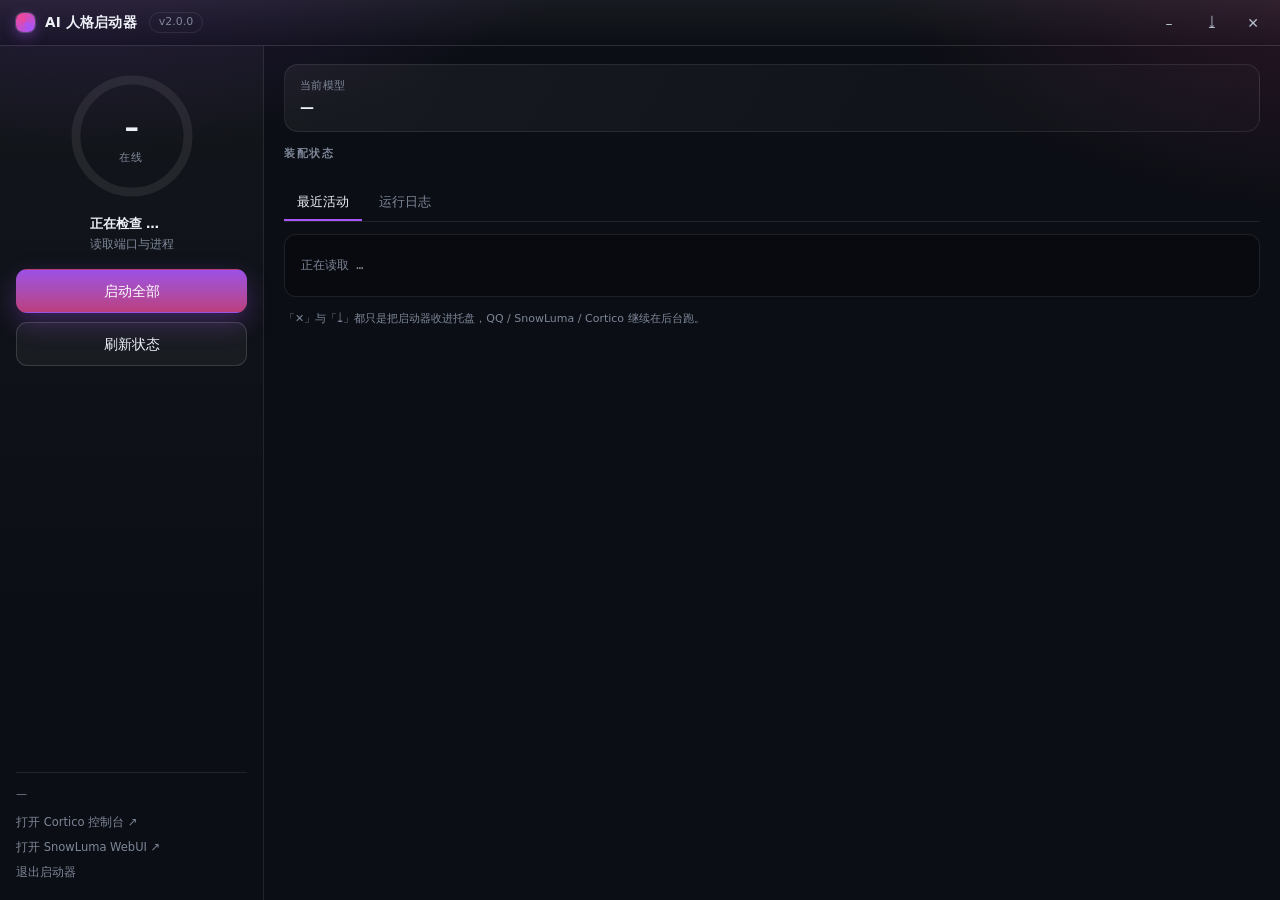
==== launcher/ui/index.html @ 55bdabfe "persona-stack: Cortico QQ 人格栈的补丁、上游守护与桌面启动器 把 Cortico 从能跑收拾成能天天挂着的形态。包含三部分：  patches/  5 个幂等补丁，修 Cor" ====
<!DOCTYPE html>
<html lang="zh-CN">
<head>
<meta charset="utf-8">
<meta name="color-scheme" content="dark">
<title>AI启动器</title>
<style>
  :root{
    --light:#B975F9; --base:#A855F7; --accent:#EC4899;
    --bg:#0B0E14; --bg2:#0E1219;
    --panel:rgba(255,255,255,.042); --panel2:rgba(255,255,255,.065);
    --line:rgba(255,255,255,.085); --line2:rgba(255,255,255,.14);
    --ink:#EEF2F8; --dim:#B4BECD; --muted:#7E8798;
    --ok:#34D399; --bad:#F8717A; --warn:#FBBF24;
    --radius:14px;
  }
  *{box-sizing:border-box;margin:0;padding:0}
  html,body{height:100%}
  body{
    background:
      radial-gradient(900px 480px at 6% -16%, color-mix(in srgb, var(--base) 24%, transparent), transparent 62%),
      radial-gradient(820px 460px at 106% -6%, color-mix(in srgb, var(--accent) 16%, transparent), transparent 60%),
      var(--bg);
    color:var(--ink);
    font:14px/1.5 "MiSans","Microsoft YaHei UI","Microsoft YaHei","Segoe UI Variable Text","Segoe UI",system-ui,sans-serif;
    -webkit-font-smoothing:antialiased;
    overflow:hidden; user-select:none; cursor:default;
  }
  .shell{display:flex;flex-direction:column;height:100vh}

  /* ---------- 标题栏 ---------- */
  .titlebar{
    height:46px;flex:none;display:flex;align-items:center;gap:10px;
    padding:0 11px 0 16px;border-bottom:1px solid var(--line);
    background:linear-gradient(180deg,rgba(255,255,255,.05),rgba(255,255,255,0));
  }
  .orb{
    width:19px;height:19px;border-radius:7px;flex:none;
    background:conic-gradient(from 140deg,var(--base),var(--accent),var(--base));
    box-shadow:0 0 0 1px rgba(255,255,255,.16),0 4px 14px color-mix(in srgb,var(--base) 42%,transparent);
  }
  .titlebar b{font-size:13.5px;font-weight:650;letter-spacing:.2px}
  .titlebar .tag{
    font-size:11px;color:var(--muted);border:1px solid var(--line);
    border-radius:99px;padding:1px 9px;margin-left:2px;
  }
  .titlebar .grow{flex:1}
  .wbtn{
    width:32px;height:26px;border-radius:8px;border:1px solid transparent;
    background:transparent;color:var(--dim);font:inherit;font-size:14px;line-height:1;
    cursor:pointer;display:flex;align-items:center;justify-content:center;
    transition:background .14s,color .14s,border-color .14s;
  }
  .wbtn:hover{background:var(--panel2);color:var(--ink);border-color:var(--line)}
  .wbtn.closed:hover{background:#B3373F;border-color:#B3373F;color:#fff}

  /* ---------- 主体 ---------- */
  .body{flex:1;display:grid;grid-template-columns:264px 1fr;min-height:0}

  aside{
    border-right:1px solid var(--line);padding:20px 16px 16px;
    display:flex;flex-direction:column;gap:16px;min-height:0;
    background:linear-gradient(180deg,rgba(255,255,255,.03),transparent 70%);
  }
  .ringwrap{display:flex;flex-direction:column;align-items:center;gap:12px;padding-top:4px}
  .ring{position:relative;width:132px;height:132px}
  .ring svg{transform:rotate(-90deg)}
  .ring .mid{
    position:absolute;inset:0;display:flex;flex-direction:column;
    align-items:center;justify-content:center;gap:1px;
  }
  .ring .mid em{font-style:normal;font-size:29px;font-weight:700;letter-spacing:-.5px;font-variant-numeric:tabular-nums}
  .ring .mid em small{font-size:14px;font-weight:500;color:var(--muted)}
  .ring .mid s{text-decoration:none;font-size:11px;color:var(--muted);letter-spacing:1.4px}
  .verdict{font-size:13px;font-weight:600}
  .verdict sub{display:block;font-size:11.5px;color:var(--muted);font-weight:400;margin-top:2px}

  .tactions{display:flex;flex-direction:column;gap:9px}
  .btn{
    border:1px solid var(--line2);border-radius:11px;padding:11px 14px;
    font:inherit;font-size:13.5px;font-weight:550;color:var(--ink);cursor:pointer;
    background:var(--panel);transition:filter .16s,transform .1s,border-color .16s,background .16s;
    display:flex;align-items:center;justify-content:center;gap:8px;
  }
  .btn:hover{filter:brightness(1.16);border-color:color-mix(in srgb,var(--base) 46%,transparent)}
  .btn:active{transform:translateY(1px)}
  .btn.primary{
    border-color:transparent;color:#fff;
    background:linear-gradient(180deg,color-mix(in srgb,var(--base) 92%,transparent),color-mix(in srgb,var(--accent) 78%,transparent));
    box-shadow:0 10px 26px color-mix(in srgb,var(--base) 30%,transparent);
  }
  .btn[disabled]{opacity:.5;cursor:progress;filter:none}

  .spacer{flex:1;min-height:6px}
  .meta{font-size:11px;color:var(--muted);line-height:1.65;border-top:1px solid var(--line);padding-top:12px}
  .meta code{
    color:var(--dim);font-family:"Cascadia Mono",Consolas,monospace;font-size:10.5px;
    overflow-wrap:break-word;word-break:break-word;
  }
  .linkbtn{
    background:none;border:none;color:var(--muted);font:inherit;font-size:11.5px;
    cursor:pointer;padding:2px 0;text-align:left;transition:color .14s;
  }
  .linkbtn:hover{color:var(--dim)}
  .linkbtn.danger:hover{color:var(--bad)}

  main{padding:18px 20px;overflow-y:auto;display:flex;flex-direction:column;gap:14px;min-height:0}
  main::-webkit-scrollbar{width:9px}
  main::-webkit-scrollbar-thumb{background:rgba(255,255,255,.1);border-radius:9px}
  main::-webkit-scrollbar-thumb:hover{background:rgba(255,255,255,.18)}

  .sect{font-size:11px;letter-spacing:1.5px;text-transform:uppercase;color:var(--muted);font-weight:600}

  /* ---------- 当前模型 ---------- */
  .provider{
    border:1px solid var(--line);border-radius:var(--radius);padding:13px 15px;
    background:linear-gradient(120deg,rgba(255,255,255,.05),rgba(255,255,255,.015));
    display:flex;align-items:center;gap:14px;
  }
  .provider .lead{display:flex;flex-direction:column;gap:2px;min-width:0}
  .provider .lead span{font-size:11px;color:var(--muted);letter-spacing:.4px}
  .provider .lead b{
    font-size:14px;font-weight:600;overflow-wrap:break-word;word-break:break-word;
  }
  .provider .grow{flex:1}
  .chips{display:flex;gap:6px;flex-wrap:wrap}
  .chip{
    font-size:11px;color:var(--dim);border:1px solid var(--line);
    border-radius:99px;padding:2px 9px;white-space:nowrap;
  }
  .chip.ok{color:var(--ok);border-color:color-mix(in srgb,var(--ok) 40%,transparent)}
  .chip.warn{color:var(--warn);border-color:color-mix(in srgb,var(--warn) 40%,transparent)}

  /* ---------- 服务卡 ---------- */
  .grid{display:grid;grid-template-columns:repeat(auto-fit,minmax(184px,1fr));gap:10px}
  .svc{
    border:1px solid var(--line);border-radius:12px;padding:11px 12px;
    background:var(--panel);display:flex;align-items:center;gap:10px;
    transition:border-color .2s,background .2s,transform .12s;
  }
  .svc:hover{background:var(--panel2);transform:translateY(-1px)}
  .svc .dot{
    width:9px;height:9px;border-radius:50%;flex:none;background:var(--bad);
    box-shadow:0 0 9px color-mix(in srgb,var(--bad) 65%,transparent);
  }
  .svc.up .dot{background:var(--ok);box-shadow:0 0 9px color-mix(in srgb,var(--ok) 65%,transparent)}
  .svc.up{border-color:color-mix(in srgb,var(--ok) 26%,transparent)}
  .svc .txt{min-width:0;flex:1}
  .svc .txt b{display:block;font-size:13px;font-weight:600;white-space:nowrap;overflow:hidden;text-overflow:ellipsis}
  .svc .txt i{font-style:normal;font-size:11px;color:var(--muted);white-space:nowrap;overflow:hidden;text-overflow:ellipsis;display:block}
  .svc .st{font-size:11px;color:var(--bad);font-weight:600;flex:none}
  .svc.up .st{color:var(--ok)}

  /* ---------- 标签页 ---------- */
  .tabs{display:flex;gap:4px;border-bottom:1px solid var(--line);margin-bottom:-2px}
  .tabs button{
    background:none;border:none;border-bottom:2px solid transparent;color:var(--muted);
    font:inherit;font-size:13px;font-weight:550;padding:7px 13px;cursor:pointer;
    transition:color .15s,border-color .15s;
  }
  .tabs button:hover{color:var(--dim)}
  .tabs button.on{color:var(--ink);border-bottom-color:var(--base)}
  .tabs .grow{flex:1}
  .tabs .when{font-size:11px;color:var(--muted);align-self:center;font-variant-numeric:tabular-nums}

  .stream{
    border:1px solid var(--line);border-radius:12px;background:rgba(0,0,0,.22);
    padding:6px 4px;max-height:210px;overflow-y:auto;
    font-family:"Cascadia Mono",Consolas,monospace;font-size:11.5px;line-height:1.75;
    user-select:text;cursor:text;
  }
  .stream::-webkit-scrollbar{width:8px}
  .stream::-webkit-scrollbar-thumb{background:rgba(255,255,255,.1);border-radius:8px}
  .row{display:flex;gap:9px;padding:1px 10px;border-radius:6px}
  .row:hover{background:rgba(255,255,255,.035)}
  .row .t{color:var(--muted);flex:none}
  .row .lv{flex:none;width:38px;text-align:center;border-radius:4px;font-size:10px;color:var(--dim);background:rgba(255,255,255,.06)}
  .row.warn .lv{color:var(--warn);background:color-mix(in srgb,var(--warn) 16%,transparent)}
  .row.error .lv{color:var(--bad);background:color-mix(in srgb,var(--bad) 16%,transparent)}
  .row .m{color:var(--dim);min-width:0;overflow-wrap:break-word;word-break:break-word;white-space:pre-wrap}
  .empty{color:var(--muted);padding:14px 12px;font-size:12px;font-family:inherit}

  .hint{font-size:11px;color:var(--muted)}
</style>
</head>
<body>
<div class="shell">

  <div class="titlebar">
    <div class="orb"></div>
    <b>AI 人格启动器</b>
    <span class="tag" id="ver">v2.0.0</span>
    <span class="grow drag"></span>
    <button class="wbtn" id="b-min" title="最小化">–</button>
    <button class="wbtn" id="b-hide" title="收进托盘（后台继续运行）">⤓</button>
    <button class="wbtn closed" id="b-quit" title="退出启动器">✕</button>
  </div>

  <div class="body">
    <aside>
      <div class="ringwrap">
        <div class="ring">
          <svg width="132" height="132" viewBox="0 0 132 132">
            <circle cx="66" cy="66" r="56" fill="none" stroke="rgba(255,255,255,.075)" stroke-width="9"/>
            <circle id="arc" cx="66" cy="66" r="56" fill="none" stroke="var(--base)" stroke-width="9"
                    stroke-linecap="round" stroke-dasharray="351.9" stroke-dashoffset="351.9"
                    style="transition:stroke-dashoffset .5s ease,stroke .4s"/>
          </svg>
          <div class="mid">
            <em id="cnt">–<small id="tot"></small></em>
            <s>在线</s>
          </div>
        </div>
        <div class="verdict" id="verdict">正在检查 …<sub>读取端口与进程</sub></div>
      </div>

      <div class="tactions">
        <button class="btn primary" id="b-start">启动全部</button>
        <button class="btn" id="b-refresh">刷新状态</button>
      </div>

      <div class="spacer"></div>

      <div class="meta">
        <div id="meta-run">—</div>
        <code id="meta-base"></code>
        <div style="margin-top:8px;display:flex;flex-direction:column;gap:2px">
          <button class="linkbtn" id="b-console">打开 Cortico 控制台 ↗</button>
          <button class="linkbtn" id="b-snow">打开 SnowLuma WebUI ↗</button>
          <button class="linkbtn danger" id="b-exit">退出启动器</button>
        </div>
      </div>
    </aside>

    <main>
      <div class="provider">
        <div class="lead">
          <span>当前模型</span>
          <b id="p-active">—</b>
        </div>
        <div class="grow"></div>
        <div class="chips" id="p-chips"></div>
      </div>

      <div>
        <div class="sect" style="margin-bottom:9px">装配状态</div>
        <div class="grid" id="services"></div>
      </div>

      <div>
        <div class="tabs">
          <button class="on" data-tab="act">最近活动</button>
          <button data-tab="log">运行日志</button>
          <span class="grow"></span>
          <span class="when" id="stamp"></span>
        </div>
      </div>
      <div class="stream" id="act"><div class="empty">正在读取 …</div></div>
      <div class="stream" id="log" style="display:none"><div class="empty">—</div></div>

      <div class="hint" id="hint">「✕」与「⤓」都只是把启动器收进托盘，QQ / SnowLuma / Cortico 继续在后台跑。</div>
    </main>
  </div>
</div>

<script>
const $ = id => document.getElementById(id);
const CIRC = 2 * Math.PI * 56;
const LV = { info: 'INFO', debug: 'DEBUG', warn: 'WARN', error: 'ERR' };
let poll = null, lastBusy = false;

function toast(msg) {
  const hint = $('hint');
  hint.textContent = msg;
  clearTimeout(toast._t);
  toast._t = setTimeout(() => {
    hint.textContent = '「✕」与「⤓」都只是把启动器收进托盘，QQ / SnowLuma / Cortico 继续在后台跑。';
  }, 4200);
}

function esc(s) { return String(s == null ? '' : s); }

function setRing(up, total) {
  const frac = total ? up / total : 0;
  const arc = $('arc');
  arc.setAttribute('stroke-dasharray', CIRC.toFixed(1));
  arc.setAttribute('stroke-dashoffset', (CIRC * (1 - frac)).toFixed(1));
  const col = up === total ? '#34D399' : (up >= total - 2 ? '#FBBF24' : '#F8717A');
  arc.style.stroke = col;
  $('cnt').innerHTML = up + '<small>/' + total + '</small>';
}

function renderServices(list) {
  const box = $('services');
  box.innerHTML = '';
  list.forEach(s => {
    const el = document.createElement('div');
    el.className = 'svc' + (s.up ? ' up' : '');
    const d = document.createElement('div'); d.className = 'dot';
    const t = document.createElement('div'); t.className = 'txt';
    const b = document.createElement('b'); b.textContent = s.name;
    const i = document.createElement('i'); i.textContent = s.detail;
    t.append(b, i);
    const st = document.createElement('div'); st.className = 'st';
    st.textContent = s.up ? '在线' : '离线';
    el.append(d, t, st);
    box.appendChild(el);
  });
}

function renderProvider(p) {
  $('p-active').textContent = p.active || '未知（守护未运行或控制台未响应）';
  const chips = [];
  if (p.active && p.primary && p.active === p.primary) chips.push(['主用 · 免费池', 'ok']);
  else if (p.active && p.fallback && p.active === p.fallback) chips.push(['已切备用 · 渠道网关', 'warn']);
  chips.push([(p.switches || 0) + '/' + (p.maxSwitches || 12) + ' 今日切换', '']);
  chips.push(['探测 ' + (p.probeEvery || 60) + 's', '']);
  const box = $('p-chips');
  box.innerHTML = '';
  chips.forEach(([txt, cls]) => {
    const c = document.createElement('span');
    c.className = 'chip ' + cls;
    c.textContent = txt;
    box.appendChild(c);
  });
}

function renderActivity(items, run) {
  const box = $('act');
  box.innerHTML = '';
  if (!items || !items.length) {
    box.innerHTML = '<div class="empty">暂时没有可显示的活动。发起一轮对话后这里会出现。</div>';
    return;
  }
  items.forEach(a => {
    const row = document.createElement('div');
    row.className = 'row ' + (a.level === 'warn' ? 'warn' : a.level === 'error' ? 'error' : '');
    const t = document.createElement('span'); t.className = 't'; t.textContent = a.ts;
    const lv = document.createElement('span'); lv.className = 'lv'; lv.textContent = LV[a.level] || a.level;
    const m = document.createElement('span'); m.className = 'm'; m.textContent = a.area + ' · ' + a.msg;
    row.append(t, lv, m);
    box.appendChild(row);
  });
}

function renderLog(lines) {
  const box = $('log');
  box.innerHTML = '';
  if (!lines || !lines.length) {
    box.innerHTML = '<div class="empty">—</div>';
    return;
  }
  lines.forEach(l => {
    const row = document.createElement('div');
    row.className = 'row';
    const m = document.createElement('span'); m.className = 'm'; m.textContent = l;
    row.appendChild(m);
    box.appendChild(row);
  });
}

async function refresh() {
  try {
    const s = await window.pywebview.api.get_status();
    setRing(s.services.filter(x => x.up).length, s.services.length);
    const up = s.services.filter(x => x.up).length;
    const total = s.services.length;
    const v = $('verdict');
    if (s.allUp) {
      v.innerHTML = '全部就绪<sub>可以聊了</sub>';
    } else if (s.core) {
      v.innerHTML = '核心在线<sub>有 ' + (total - up) + ' 项未就绪</sub>';
    } else {
      v.innerHTML = '未就绪<sub>点「启动全部」拉起</sub>';
    }
    renderServices(s.services);
    renderProvider(s.provider);
    renderActivity(s.activity, s.run);
    renderLog(s.log);
    const r = s.run;
    $('meta-run').innerHTML = r
      ? '最新一轮 ' + esc(r.startedAt) + '<br>' + esc(r.id) + ' · ' + esc(r.worlds) + ' 个 World'
      : '暂无运行记录';
    $('meta-base').textContent = s.base;
    $('stamp').textContent = s.ts + ' · 启动 ' + s.uptime;

    const btn = $('b-start');
    btn.disabled = !!s.busy;
    btn.textContent = s.busy ? '启动中 …' : '启动全部';
    lastBusy = !!s.busy;
  } catch (e) {
    $('verdict').innerHTML = '界面通信失败<sub>' + esc(e && e.message ? e.message : e) + '</sub>';
  }
}

function tabTo(name) {
  document.querySelectorAll('.tabs button').forEach(b => b.classList.toggle('on', b.dataset.tab === name));
  $('act').style.display = name === 'act' ? '' : 'none';
  $('log').style.display = name === 'log' ? '' : 'none';
}

async function boot() {
  try {
    const info = await window.pywebview.api.get_status();
    $('ver').textContent = 'v' + info.version;
    document.title = 'AI启动器';
  } catch (e) { /* ignore */ }

  document.querySelectorAll('.tabs button').forEach(b => b.onclick = () => tabTo(b.dataset.tab));
  $('b-start').onclick = async () => {
    $('b-start').disabled = true;
    $('b-start').textContent = '启动中 …';
    toast('正在按顺序拉起各组件 …');
    await window.pywebview.api.start_all();
    setTimeout(refresh, 1500);
  };
  $('b-refresh').onclick = () => { toast('已刷新。'); refresh(); };
  $('b-min').onclick = () => window.pywebview.api.minimize_window();
  $('b-hide').onclick = () => { toast('已收进托盘。'); window.pywebview.api.hide_window(); };
  $('b-quit').onclick = () => { toast('已收进托盘，服务继续运行。'); window.pywebview.api.hide_window(); };
  $('b-exit').onclick = () => window.pywebview.api.quit_app();
  $('b-console').onclick = () => window.pywebview.api.open_console();
  $('b-snow').onclick = () => window.pywebview.api.open_snowluma();

  await refresh();
  poll = setInterval(refresh, 2000);
}

window.addEventListener('pywebviewready', boot);
</script>
</body>
</html>
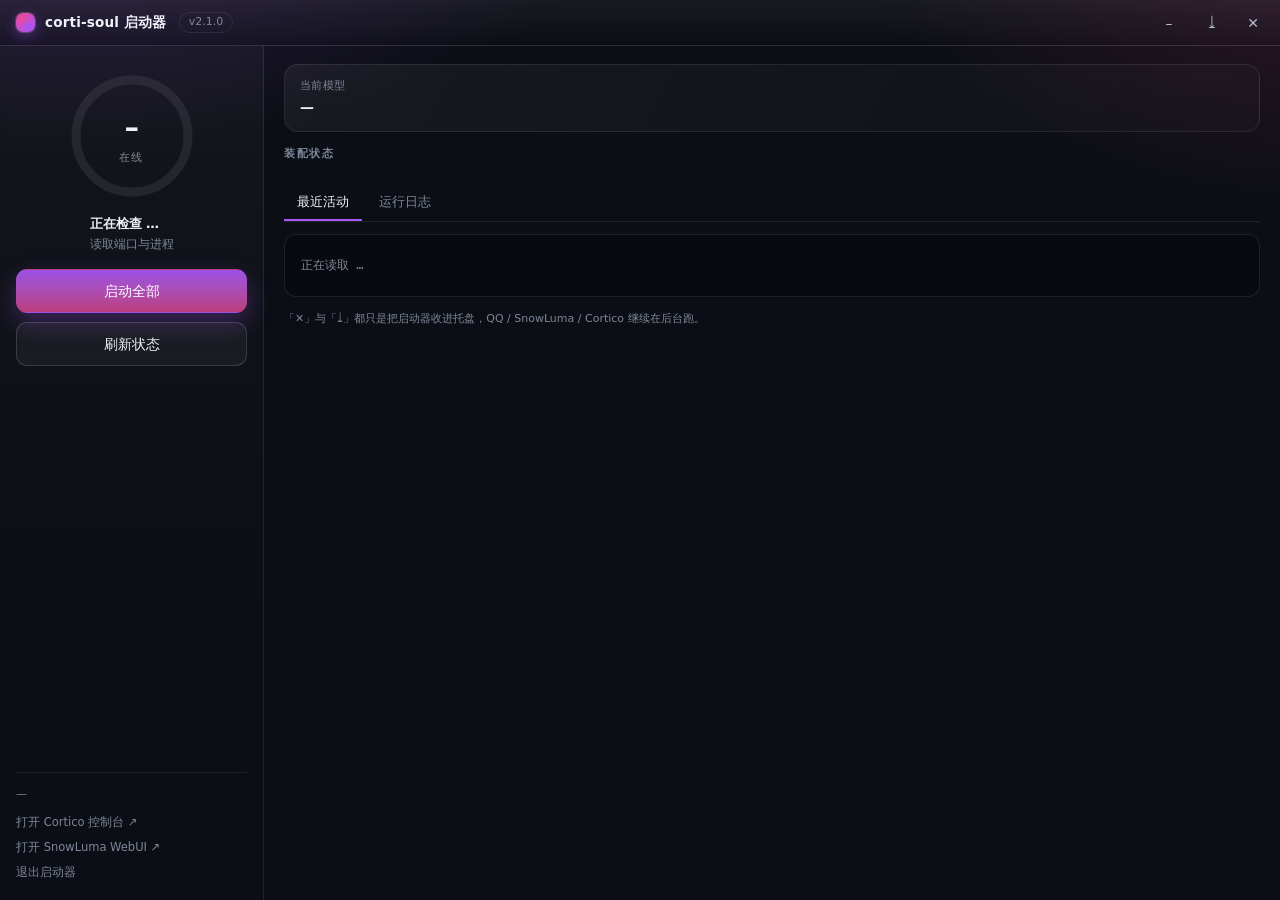
==== commit 802fbf5a: "rebrand: AI启动器 -> corti-soul 启动器，版本 2.1.0" ====
--- a/launcher/ui/index.html
+++ b/launcher/ui/index.html
@@ -3,7 +3,7 @@
 <head>
 <meta charset="utf-8">
 <meta name="color-scheme" content="dark">
-<title>AI启动器</title>
+<title>corti-soul 启动器</title>
 <style>
   :root{
     --light:#B975F9; --base:#A855F7; --accent:#EC4899;
@@ -188,8 +188,8 @@
 
   <div class="titlebar">
     <div class="orb"></div>
-    <b>AI 人格启动器</b>
-    <span class="tag" id="ver">v2.0.0</span>
+    <b id="appname">corti-soul 启动器</b>
+    <span class="tag" id="ver">v2.1.0</span>
     <span class="grow drag"></span>
     <button class="wbtn" id="b-min" title="最小化">–</button>
     <button class="wbtn" id="b-hide" title="收进托盘（后台继续运行）">⤓</button>
@@ -403,7 +403,7 @@
   try {
     const info = await window.pywebview.api.get_status();
     $('ver').textContent = 'v' + info.version;
-    document.title = 'AI启动器';
+    if (info.appName) { $('appname').textContent = info.appName; document.title = info.appName; }
   } catch (e) { /* ignore */ }
 
   document.querySelectorAll('.tabs button').forEach(b => b.onclick = () => tabTo(b.dataset.tab));
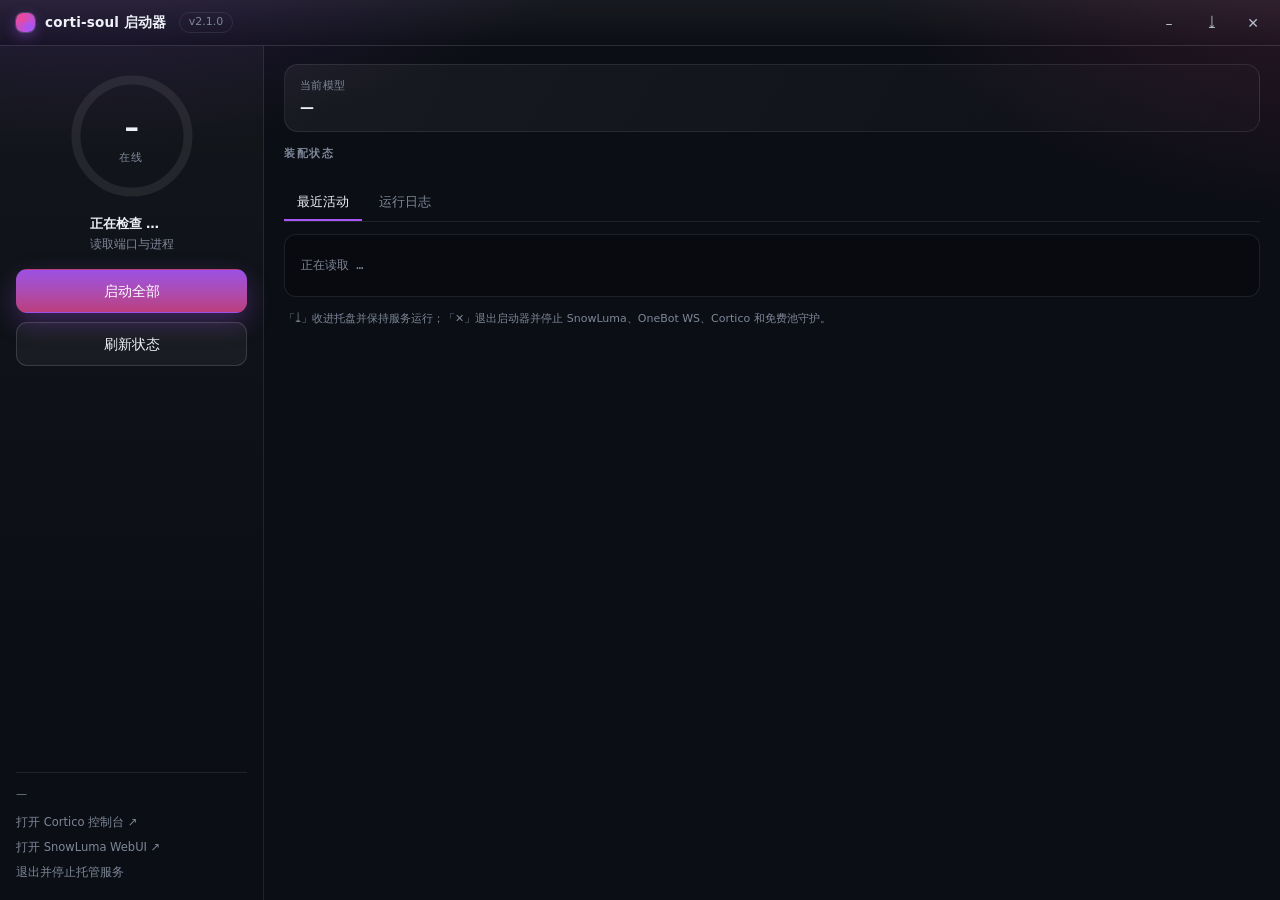
==== commit 6be073e4: "feat(guard,launcher): 免费池多车道轮换 + 启动器服务启停 guard/upstream-guard.mjs - 免费车道由「主/备端点」改为 freeProviders 有序列" ====
--- a/launcher/ui/index.html
+++ b/launcher/ui/index.html
@@ -26,14 +26,19 @@
     -webkit-font-smoothing:antialiased;
     overflow:hidden; user-select:none; cursor:default;
   }
-  .shell{display:flex;flex-direction:column;height:100vh}
+  .shell{display:flex;flex-direction:column;height:100vh;transform-origin:center;transition:filter .16s ease}
+  body.window-resizing .shell{filter:brightness(1.025)}
+  body.resize-settled .shell{animation:resize-settle .18s cubic-bezier(.2,.7,.2,1)}
+  @keyframes resize-settle{from{transform:scale(.996)}to{transform:scale(1)}}
 
   /* ---------- 标题栏 ---------- */
   .titlebar{
     height:46px;flex:none;display:flex;align-items:center;gap:10px;
     padding:0 11px 0 16px;border-bottom:1px solid var(--line);
     background:linear-gradient(180deg,rgba(255,255,255,.05),rgba(255,255,255,0));
-  }
+    cursor:grab;
+  }
+  .titlebar:active{cursor:grabbing}
   .orb{
     width:19px;height:19px;border-radius:7px;flex:none;
     background:conic-gradient(from 140deg,var(--base),var(--accent),var(--base));
@@ -145,11 +150,30 @@
   }
   .svc.up .dot{background:var(--ok);box-shadow:0 0 9px color-mix(in srgb,var(--ok) 65%,transparent)}
   .svc.up{border-color:color-mix(in srgb,var(--ok) 26%,transparent)}
+  .svc.pending{border-color:color-mix(in srgb,var(--warn) 45%,transparent);background:rgba(251,191,36,.055)}
+  .svc.pending .dot{background:var(--warn);box-shadow:0 0 10px color-mix(in srgb,var(--warn) 65%,transparent);animation:pulse 1.1s ease-in-out infinite alternate}
+  .svc.pending .st{color:var(--warn)}
+  @keyframes pulse{to{opacity:.45;transform:scale(.82)}}
   .svc .txt{min-width:0;flex:1}
   .svc .txt b{display:block;font-size:13px;font-weight:600;white-space:nowrap;overflow:hidden;text-overflow:ellipsis}
   .svc .txt i{font-style:normal;font-size:11px;color:var(--muted);white-space:nowrap;overflow:hidden;text-overflow:ellipsis;display:block}
   .svc .st{font-size:11px;color:var(--bad);font-weight:600;flex:none}
-  .svc.up .st{color:var(--ok)}
+  .svc.up:not(.pending) .st{color:var(--ok)}
+  .service-action{
+    flex:none;min-width:54px;border:1px solid transparent;border-radius:7px;
+    padding:4px 8px;font:inherit;font-size:11px;font-weight:600;cursor:pointer;
+    transition:background .2s ease,border-color .2s ease,color .2s ease,transform .16s ease,box-shadow .2s ease;
+  }
+  .service-action:hover:not(:disabled){transform:translateY(-1px);box-shadow:0 4px 12px rgba(0,0,0,.16)}
+  .service-action:active:not(:disabled){transform:translateY(0) scale(.97)}
+  .service-action.stop{color:#FCA5A5;background:rgba(248,113,122,.09);border-color:rgba(248,113,122,.28)}
+  .service-action.stop:hover:not(:disabled){background:rgba(248,113,122,.18);border-color:var(--bad)}
+  .service-action.start{color:#6EE7B7;background:rgba(52,211,153,.09);border-color:rgba(52,211,153,.3)}
+  .service-action.start:hover:not(:disabled){background:rgba(52,211,153,.18);border-color:var(--ok)}
+  .service-action.pending{color:#FCD34D;background:rgba(251,191,36,.12);border-color:rgba(251,191,36,.38);cursor:progress}
+  .service-action.pending::before{content:'';display:inline-block;width:9px;height:9px;margin-right:5px;vertical-align:-1px;border:1.5px solid currentColor;border-right-color:transparent;border-radius:50%;animation:spin .7s linear infinite}
+  .service-action:disabled{opacity:1}
+  @keyframes spin{to{transform:rotate(360deg)}}
 
   /* ---------- 标签页 ---------- */
   .tabs{display:flex;gap:4px;border-bottom:1px solid var(--line);margin-bottom:-2px}
@@ -181,6 +205,25 @@
   .empty{color:var(--muted);padding:14px 12px;font-size:12px;font-family:inherit}
 
   .hint{font-size:11px;color:var(--muted)}
+  .resize-handle{position:fixed;z-index:40;touch-action:none}
+  .resize-handle.n,.resize-handle.s{left:7px;right:7px;height:6px;cursor:ns-resize}
+  .resize-handle.n{top:0}.resize-handle.s{bottom:0}
+  .resize-handle.e,.resize-handle.w{top:7px;bottom:7px;width:6px;cursor:ew-resize}
+  .resize-handle.e{right:0}.resize-handle.w{left:0}
+  .resize-handle.ne,.resize-handle.nw,.resize-handle.se,.resize-handle.sw{width:12px;height:12px}
+  .resize-handle.ne{top:0;right:0;cursor:nesw-resize}
+  .resize-handle.nw{top:0;left:0;cursor:nwse-resize}
+  .resize-handle.se{right:0;bottom:0;cursor:nwse-resize}
+  .resize-handle.sw{left:0;bottom:0;cursor:nesw-resize}
+  body.window-minimizing{animation:window-minimize .18s cubic-bezier(.4,0,.8,.4) forwards;pointer-events:none}
+  body.window-restoring{animation:window-restore .22s cubic-bezier(.2,.7,.2,1) both}
+  @keyframes window-minimize{to{opacity:0;transform:translateY(12px) scale(.965)}}
+  @keyframes window-restore{from{opacity:0;transform:translateY(10px) scale(.975)}to{opacity:1;transform:translateY(0) scale(1)}}
+  @media(prefers-reduced-motion:reduce){
+    body.window-minimizing,body.window-restoring{animation-duration:.01ms}
+    .service-action.pending::before,.svc.pending .dot{animation:none}
+    body.resize-settled .shell{animation-duration:.01ms}
+  }
 </style>
 </head>
 <body>
@@ -190,10 +233,10 @@
     <div class="orb"></div>
     <b id="appname">corti-soul 启动器</b>
     <span class="tag" id="ver">v2.1.0</span>
-    <span class="grow drag"></span>
+    <span class="grow"></span>
     <button class="wbtn" id="b-min" title="最小化">–</button>
     <button class="wbtn" id="b-hide" title="收进托盘（后台继续运行）">⤓</button>
-    <button class="wbtn closed" id="b-quit" title="退出启动器">✕</button>
+    <button class="wbtn closed" id="b-quit" title="退出并停止 SnowLuma、OneBot WS、Cortico 和免费池守护">✕</button>
   </div>
 
   <div class="body">
@@ -227,7 +270,7 @@
         <div style="margin-top:8px;display:flex;flex-direction:column;gap:2px">
           <button class="linkbtn" id="b-console">打开 Cortico 控制台 ↗</button>
           <button class="linkbtn" id="b-snow">打开 SnowLuma WebUI ↗</button>
-          <button class="linkbtn danger" id="b-exit">退出启动器</button>
+          <button class="linkbtn danger" id="b-exit">退出并停止托管服务</button>
         </div>
       </div>
     </aside>
@@ -258,23 +301,33 @@
       <div class="stream" id="act"><div class="empty">正在读取 …</div></div>
       <div class="stream" id="log" style="display:none"><div class="empty">—</div></div>
 
-      <div class="hint" id="hint">「✕」与「⤓」都只是把启动器收进托盘，QQ / SnowLuma / Cortico 继续在后台跑。</div>
+      <div class="hint" id="hint">「⤓」收进托盘并保持服务运行；「✕」退出启动器并停止 SnowLuma、OneBot WS、Cortico 和免费池守护。</div>
     </main>
   </div>
 </div>
+<div class="resize-handle n" data-edge="n"></div>
+<div class="resize-handle e" data-edge="e"></div>
+<div class="resize-handle s" data-edge="s"></div>
+<div class="resize-handle w" data-edge="w"></div>
+<div class="resize-handle ne" data-edge="ne"></div>
+<div class="resize-handle nw" data-edge="nw"></div>
+<div class="resize-handle se" data-edge="se"></div>
+<div class="resize-handle sw" data-edge="sw"></div>
 
 <script>
 const $ = id => document.getElementById(id);
 const CIRC = 2 * Math.PI * 56;
 const LV = { info: 'INFO', debug: 'DEBUG', warn: 'WARN', error: 'ERR' };
+const DEFAULT_HINT = $('hint').textContent;
 let poll = null, lastBusy = false;
+const localActions = new Map();
 
 function toast(msg) {
   const hint = $('hint');
   hint.textContent = msg;
   clearTimeout(toast._t);
   toast._t = setTimeout(() => {
-    hint.textContent = '「✕」与「⤓」都只是把启动器收进托盘，QQ / SnowLuma / Cortico 继续在后台跑。';
+    hint.textContent = DEFAULT_HINT;
   }, 4200);
 }
 
@@ -292,19 +345,62 @@
 
 function renderServices(list) {
   const box = $('services');
-  box.innerHTML = '';
   list.forEach(s => {
-    const el = document.createElement('div');
-    el.className = 'svc' + (s.up ? ' up' : '');
-    const d = document.createElement('div'); d.className = 'dot';
-    const t = document.createElement('div'); t.className = 'txt';
-    const b = document.createElement('b'); b.textContent = s.name;
-    const i = document.createElement('i'); i.textContent = s.detail;
-    t.append(b, i);
-    const st = document.createElement('div'); st.className = 'st';
-    st.textContent = s.up ? '在线' : '离线';
-    el.append(d, t, st);
-    box.appendChild(el);
+    let el = box.querySelector(`[data-service-id="${s.id}"]`);
+    if (!el) {
+      el = document.createElement('div');
+      el.className = 'svc';
+      el.dataset.serviceId = s.id;
+      const dot = document.createElement('div'); dot.className = 'dot';
+      const text = document.createElement('div'); text.className = 'txt';
+      const name = document.createElement('b');
+      const detail = document.createElement('i');
+      text.append(name, detail);
+      const status = document.createElement('div'); status.className = 'st';
+      el.append(dot, text, status);
+      if (['snow', 'onebot', 'cortico', 'guard'].includes(s.id)) {
+        const control = document.createElement('button');
+        control.type = 'button';
+        control.className = 'service-action';
+        el.appendChild(control);
+      }
+      box.appendChild(el);
+    }
+    const action = s.action || localActions.get(s.id) || '';
+    el.className = 'svc' + (s.up ? ' up' : '') + (action ? ' pending' : '');
+    el.querySelector('.txt b').textContent = s.name;
+    el.querySelector('.txt i').textContent = s.detail;
+    const st = el.querySelector('.st');
+    st.textContent = action === 'stopping' ? '停止中' : action === 'starting' ? '启动中' : s.up ? '在线' : '离线';
+    const control = el.querySelector('.service-action');
+    if (control) {
+      control.className = 'service-action ' + (action ? 'pending' : s.up ? 'stop' : 'start');
+      control.textContent = action === 'stopping' ? '停止中…' : action === 'starting' ? '启动中…' : s.up ? '停止' : '启动';
+      control.disabled = !!action;
+      control.title = s.id === 'onebot'
+        ? 'OneBot WS 由 SnowLuma 承载，操作时会联动 SnowLuma'
+        : s.id === 'snow' ? 'SnowLuma 承载 OneBot WS，操作时会联动 OneBot WS' : '';
+      control.onclick = async event => {
+        event.stopPropagation();
+        const method = s.up ? 'stop_service' : 'start_service';
+        const verb = s.up ? 'stopping' : 'starting';
+        const linkedIds = ['snow', 'onebot'].includes(s.id) ? ['snow', 'onebot'] : [s.id];
+        const startedAt = performance.now();
+        linkedIds.forEach(id => localActions.set(id, verb));
+        control.disabled = true;
+        control.className = 'service-action pending';
+        el.classList.add('pending');
+        control.textContent = s.up ? '停止中…' : '启动中…';
+        st.textContent = s.up ? '停止中' : '启动中';
+        try {
+          const result = await window.pywebview.api[method](s.id);
+          toast(result.msg || (result.ok ? '操作完成。' : '操作失败。'));
+        } catch (e) { toast('操作失败：' + esc(e && e.message ? e.message : e)); }
+        await new Promise(resolve => setTimeout(resolve, Math.max(0, 260 - (performance.now() - startedAt))));
+        linkedIds.forEach(id => localActions.delete(id));
+        await refresh();
+      };
+    }
   });
 }
 
@@ -399,6 +495,63 @@
   $('log').style.display = name === 'log' ? '' : 'none';
 }
 
+function bindResizeHandles() {
+  document.querySelectorAll('.resize-handle').forEach(handle => {
+    handle.addEventListener('pointerdown', async event => {
+      if (event.button !== 0) return;
+      event.preventDefault();
+      document.body.classList.remove('resize-settled');
+      document.body.classList.add('window-resizing');
+      const edge = handle.dataset.edge;
+      const start = { x: event.screenX, y: event.screenY, width: innerWidth, height: innerHeight };
+      let latest = event, inFlight = false, needsUpdate = false, timer = null;
+      const calculate = e => {
+        const dx = e.screenX - start.x, dy = e.screenY - start.y;
+        const west = edge.includes('w'), east = edge.includes('e');
+        const north = edge.includes('n'), south = edge.includes('s');
+        const width = Math.max(860, start.width + (east ? dx : west ? -dx : 0));
+        const height = Math.max(600, start.height + (south ? dy : north ? -dy : 0));
+        return { width, height };
+      };
+      const flush = async () => {
+        if (inFlight || !needsUpdate) return;
+        inFlight = true;
+        try {
+          needsUpdate = false;
+          const { width, height } = calculate(latest);
+          await window.pywebview.api.resize_window(width, height, edge);
+        } finally {
+          inFlight = false;
+          if (needsUpdate && !timer) timer = setTimeout(() => { timer = null; flush(); }, 16);
+        }
+      };
+      const move = e => {
+        latest = e;
+        needsUpdate = true;
+        if (!timer && !inFlight) timer = setTimeout(() => { timer = null; flush(); }, 16);
+      };
+      const end = e => {
+        latest = e;
+        needsUpdate = true;
+        clearTimeout(timer);
+        timer = null;
+        flush();
+        handle.removeEventListener('pointermove', move);
+        handle.removeEventListener('pointerup', end);
+        handle.removeEventListener('pointercancel', end);
+        try { handle.releasePointerCapture(event.pointerId); } catch (_) {}
+        document.body.classList.remove('window-resizing');
+        document.body.classList.add('resize-settled');
+        setTimeout(() => document.body.classList.remove('resize-settled'), 200);
+      };
+      handle.setPointerCapture(event.pointerId);
+      handle.addEventListener('pointermove', move);
+      handle.addEventListener('pointerup', end);
+      handle.addEventListener('pointercancel', end);
+    });
+  });
+}
+
 async function boot() {
   try {
     const info = await window.pywebview.api.get_status();
@@ -407,6 +560,7 @@
   } catch (e) { /* ignore */ }
 
   document.querySelectorAll('.tabs button').forEach(b => b.onclick = () => tabTo(b.dataset.tab));
+  bindResizeHandles();
   $('b-start').onclick = async () => {
     $('b-start').disabled = true;
     $('b-start').textContent = '启动中 …';
@@ -415,9 +569,16 @@
     setTimeout(refresh, 1500);
   };
   $('b-refresh').onclick = () => { toast('已刷新。'); refresh(); };
-  $('b-min').onclick = () => window.pywebview.api.minimize_window();
+  $('b-min').onclick = () => {
+    document.body.classList.remove('window-restoring');
+    document.body.classList.add('window-minimizing');
+    setTimeout(() => {
+      document.body.classList.remove('window-minimizing');
+      window.pywebview.api.minimize_window();
+    }, 180);
+  };
   $('b-hide').onclick = () => { toast('已收进托盘。'); window.pywebview.api.hide_window(); };
-  $('b-quit').onclick = () => { toast('已收进托盘，服务继续运行。'); window.pywebview.api.hide_window(); };
+  $('b-quit').onclick = () => window.pywebview.api.quit_app();
   $('b-exit').onclick = () => window.pywebview.api.quit_app();
   $('b-console').onclick = () => window.pywebview.api.open_console();
   $('b-snow').onclick = () => window.pywebview.api.open_snowluma();
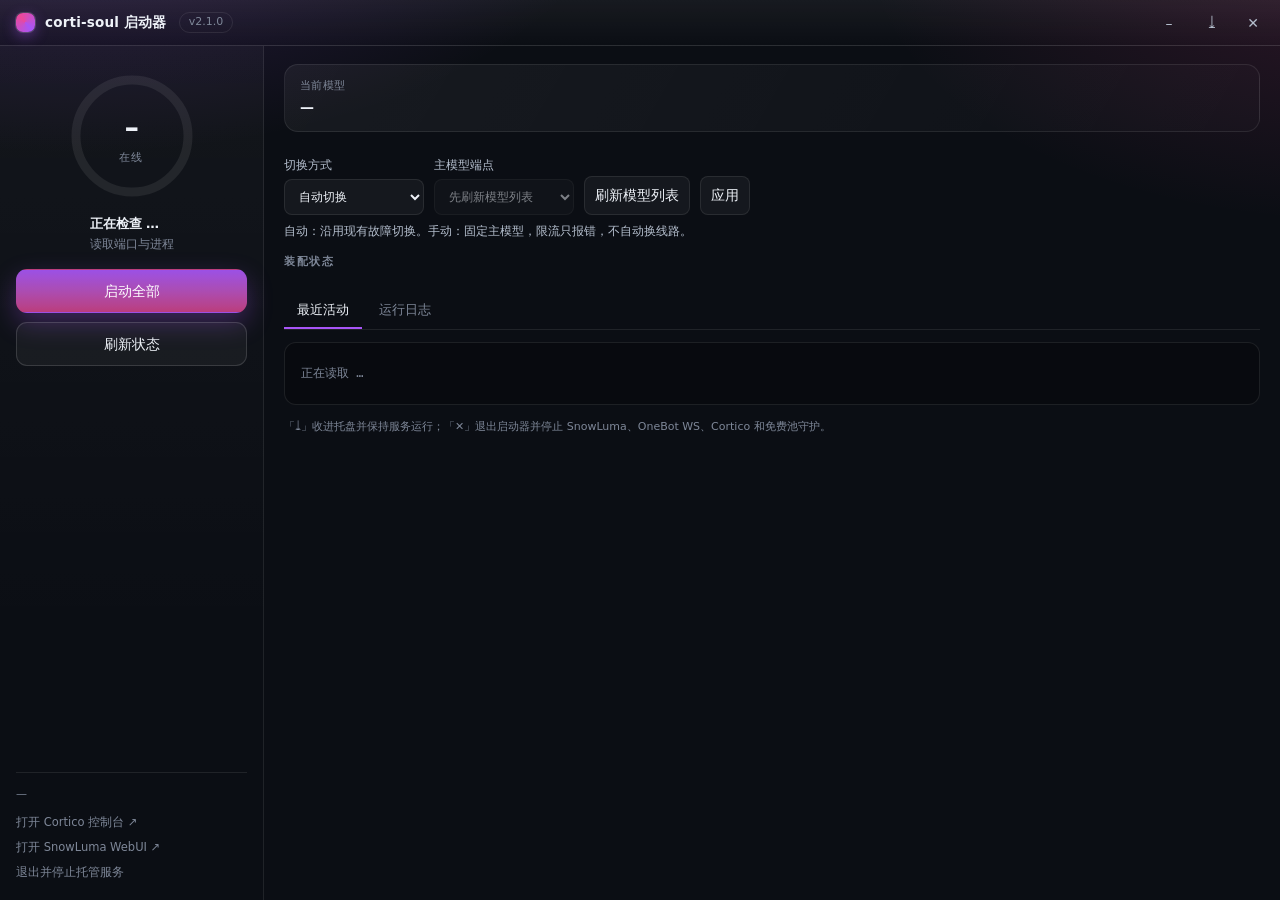
==== commit 3b84dac0: "feat: register home entrances and add manual model mode" ====
--- a/launcher/ui/index.html
+++ b/launcher/ui/index.html
@@ -135,6 +135,16 @@
   }
   .chip.ok{color:var(--ok);border-color:color-mix(in srgb,var(--ok) 40%,transparent)}
   .chip.warn{color:var(--warn);border-color:color-mix(in srgb,var(--warn) 40%,transparent)}
+  .model-routing{display:flex;align-items:end;gap:10px;flex-wrap:wrap;margin-top:10px}
+  .model-routing label{display:flex;flex-direction:column;gap:5px;font-size:12px;color:var(--dim)}
+  .model-routing select,.model-routing button{font:inherit;color:var(--ink);background:var(--panel);border:1px solid var(--line);border-radius:8px;padding:8px 10px;min-height:36px}
+  .model-routing select{max-width:420px;min-width:140px}
+  .model-routing option{background:#201b29;color:#f6f1fc}
+  .model-routing :focus-visible{outline:2px solid var(--accent);outline-offset:2px}
+  .model-routing :disabled{opacity:.5;cursor:not-allowed}
+  .model-routing button{cursor:pointer}
+  .model-routing button:hover:not(:disabled){background:var(--panel2)}
+  .model-mode-note{font-size:12px;color:var(--dim);margin-top:7px;line-height:1.5}
 
   /* ---------- 服务卡 ---------- */
   .grid{display:grid;grid-template-columns:repeat(auto-fit,minmax(184px,1fr));gap:10px}
@@ -150,6 +160,7 @@
   }
   .svc.up .dot{background:var(--ok);box-shadow:0 0 9px color-mix(in srgb,var(--ok) 65%,transparent)}
   .svc.up{border-color:color-mix(in srgb,var(--ok) 26%,transparent)}
+  .svc.paused .dot{background:var(--muted);box-shadow:none}
   .svc.pending{border-color:color-mix(in srgb,var(--warn) 45%,transparent);background:rgba(251,191,36,.055)}
   .svc.pending .dot{background:var(--warn);box-shadow:0 0 10px color-mix(in srgb,var(--warn) 65%,transparent);animation:pulse 1.1s ease-in-out infinite alternate}
   .svc.pending .st{color:var(--warn)}
@@ -283,6 +294,15 @@
         </div>
         <div class="grow"></div>
         <div class="chips" id="p-chips"></div>
+      </div>
+      <div>
+        <div class="model-routing">
+          <label>切换方式<select id="model-mode"><option value="auto">自动切换</option><option value="manual">手动固定</option></select></label>
+          <label>主模型端点<select id="model-choice" disabled><option value="">先刷新模型列表</option></select></label>
+          <button id="model-refresh" type="button" onclick="loadModelOptions()">刷新模型列表</button>
+          <button id="model-apply" type="button" onclick="applyModelMode()">应用</button>
+        </div>
+        <div class="model-mode-note" id="model-note" role="status" aria-live="polite">自动：沿用现有故障切换。手动：固定主模型，限流只报错，不自动换线路。</div>
       </div>
 
       <div>
@@ -367,16 +387,16 @@
       box.appendChild(el);
     }
     const action = s.action || localActions.get(s.id) || '';
-    el.className = 'svc' + (s.up ? ' up' : '') + (action ? ' pending' : '');
+    el.className = 'svc' + (s.up ? ' up' : '') + (s.paused ? ' paused' : '') + (action ? ' pending' : '');
     el.querySelector('.txt b').textContent = s.name;
     el.querySelector('.txt i').textContent = s.detail;
     const st = el.querySelector('.st');
-    st.textContent = action === 'stopping' ? '停止中' : action === 'starting' ? '启动中' : s.up ? '在线' : '离线';
+    st.textContent = action === 'stopping' ? '停止中' : action === 'starting' ? '启动中' : s.paused ? '已暂停' : s.up ? '在线' : '离线';
     const control = el.querySelector('.service-action');
     if (control) {
       control.className = 'service-action ' + (action ? 'pending' : s.up ? 'stop' : 'start');
-      control.textContent = action === 'stopping' ? '停止中…' : action === 'starting' ? '启动中…' : s.up ? '停止' : '启动';
-      control.disabled = !!action;
+      control.textContent = action === 'stopping' ? '停止中…' : action === 'starting' ? '启动中…' : s.paused ? '手动模式' : s.up ? '停止' : '启动';
+      control.disabled = !!action || !!s.paused;
       control.title = s.id === 'onebot'
         ? 'OneBot WS 由 SnowLuma 承载，操作时会联动 SnowLuma'
         : s.id === 'snow' ? 'SnowLuma 承载 OneBot WS，操作时会联动 OneBot WS' : '';
@@ -405,12 +425,16 @@
 }
 
 function renderProvider(p) {
+  if(p.routing?.error)$('model-note').textContent=p.routing.error;
+  if(!modelDraft&&!modelBusy)$('model-mode').value=p.routing?.mode||'auto';
+  if(!modelDraft&&!modelBusy&&p.routing?.provider&&Array.from($('model-choice').options).some(o=>o.value===p.routing.provider))$('model-choice').value=p.routing.provider;
+  updateModelControls();
   $('p-active').textContent = p.active || '未知（守护未运行或控制台未响应）';
   const chips = [];
   if (p.active && p.primary && p.active === p.primary) chips.push(['主用 · 免费池', 'ok']);
   else if (p.active && p.fallback && p.active === p.fallback) chips.push(['已切备用 · 渠道网关', 'warn']);
   chips.push([(p.switches || 0) + '/' + (p.maxSwitches || 12) + ' 今日切换', '']);
-  chips.push(['探测 ' + (p.probeEvery || 60) + 's', '']);
+  chips.push([p.routing?.mode==='manual'?'手动固定 · 不自动换线':'自动切换','']);
   const box = $('p-chips');
   box.innerHTML = '';
   chips.forEach(([txt, cls]) => {
@@ -421,6 +445,36 @@
   });
 }
 
+let modelBusy=false,modelDraft=false;
+function updateModelControls(){
+  $('model-mode').disabled=modelBusy;
+  $('model-choice').disabled=modelBusy||$('model-mode').value!=='manual';
+  $('model-refresh').disabled=modelBusy;
+  $('model-apply').disabled=modelBusy||($('model-mode').value==='manual'&&!$('model-choice').value);
+}
+$('model-mode').addEventListener('change',()=>{modelDraft=true;updateModelControls();if($('model-mode').value==='manual'&&!$('model-choice').value)void loadModelOptions();});
+$('model-choice').addEventListener('change',()=>{modelDraft=true;updateModelControls();});
+async function loadModelOptions(){
+  if(modelBusy)return;modelBusy=true;updateModelControls();$('model-note').textContent='读取已配置模型端点…';
+  try{
+    const result=await window.pywebview.api.get_model_options();if(!result.ok)throw Error(result.msg||'读取失败');
+    const selected=$('model-choice').value||result.routing?.provider||result.active;
+    $('model-choice').replaceChildren();
+    for(const p of result.providers){const option=document.createElement('option');option.value=p.id;option.textContent=p.name+' · '+p.model;$('model-choice').append(option);}
+    if(result.providers.some(p=>p.id===selected))$('model-choice').value=selected;
+    $('model-note').textContent=result.providers.length?'列表来自 Cortico 已配置端点；读取列表不调用模型。':'没有已配置的模型，请先在 Cortico 控制台添加端点。';
+  }catch(e){$('model-note').textContent=e.message||String(e);}
+  finally{modelBusy=false;updateModelControls();}
+}
+async function applyModelMode(){
+  if(modelBusy)return;modelBusy=true;updateModelControls();$('model-note').textContent='正在应用切换方式…';
+  try{
+    const result=await window.pywebview.api.set_model_mode($('model-mode').value,$('model-choice').value);
+    $('model-note').textContent=result.msg||'操作已结束';if(result.ok)modelDraft=false;
+  }catch(e){$('model-note').textContent=e.message||String(e);}
+  finally{modelBusy=false;updateModelControls();await refresh();}
+}
+
 function renderActivity(items, run) {
   const box = $('act');
   box.innerHTML = '';
@@ -428,7 +482,7 @@
     box.innerHTML = '<div class="empty">暂时没有可显示的活动。发起一轮对话后这里会出现。</div>';
     return;
   }
-  items.forEach(a => {
+  [...items].reverse().forEach(a => {
     const row = document.createElement('div');
     row.className = 'row ' + (a.level === 'warn' ? 'warn' : a.level === 'error' ? 'error' : '');
     const t = document.createElement('span'); t.className = 't'; t.textContent = a.ts;
@@ -446,7 +500,7 @@
     box.innerHTML = '<div class="empty">—</div>';
     return;
   }
-  lines.forEach(l => {
+  [...lines].reverse().forEach(l => {
     const row = document.createElement('div');
     row.className = 'row';
     const m = document.createElement('span'); m.className = 'm'; m.textContent = l;
@@ -458,8 +512,8 @@
 async function refresh() {
   try {
     const s = await window.pywebview.api.get_status();
-    setRing(s.services.filter(x => x.up).length, s.services.length);
-    const up = s.services.filter(x => x.up).length;
+    setRing(s.services.filter(x => x.up&&!x.paused).length, s.services.filter(x=>!x.paused).length);
+    const up = s.services.filter(x => x.up||x.paused).length;
     const total = s.services.length;
     const v = $('verdict');
     if (s.allUp) {
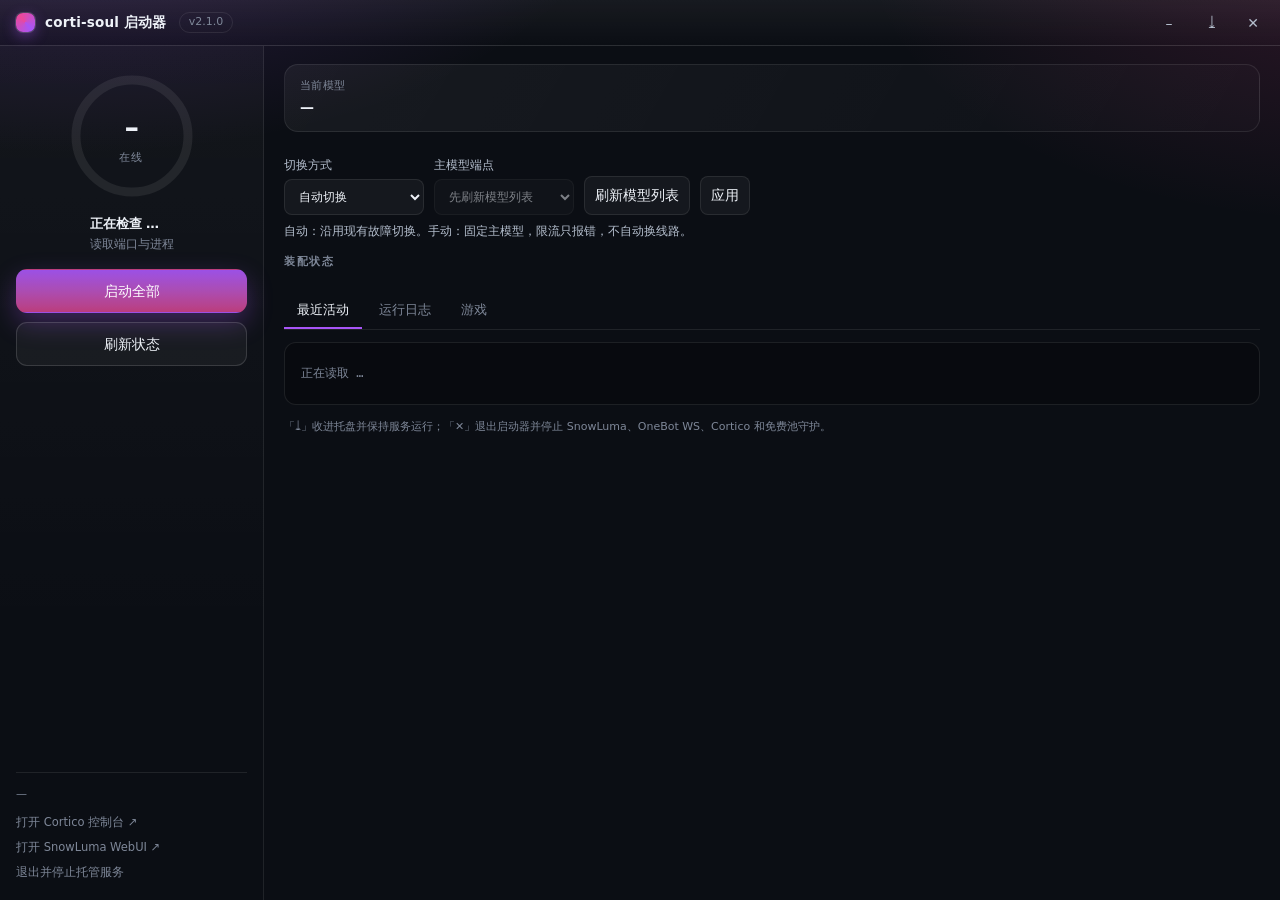
==== commit e72d8106: "feat(launcher): integrate game controls and mobile viewer stop (2.9.0)" ====
--- a/launcher/ui/index.html
+++ b/launcher/ui/index.html
@@ -4,6 +4,7 @@
 <meta charset="utf-8">
 <meta name="color-scheme" content="dark">
 <title>corti-soul 启动器</title>
+<link rel="stylesheet" href="games.css">
 <style>
   :root{
     --light:#B975F9; --base:#A855F7; --accent:#EC4899;
@@ -295,7 +296,7 @@
         <div class="grow"></div>
         <div class="chips" id="p-chips"></div>
       </div>
-      <div>
+      <div id="model-settings">
         <div class="model-routing">
           <label>切换方式<select id="model-mode"><option value="auto">自动切换</option><option value="manual">手动固定</option></select></label>
           <label>主模型端点<select id="model-choice" disabled><option value="">先刷新模型列表</option></select></label>
@@ -305,21 +306,30 @@
         <div class="model-mode-note" id="model-note" role="status" aria-live="polite">自动：沿用现有故障切换。手动：固定主模型，限流只报错，不自动换线路。</div>
       </div>
 
-      <div>
+      <div id="stack-status">
         <div class="sect" style="margin-bottom:9px">装配状态</div>
         <div class="grid" id="services"></div>
       </div>
 
-      <div>
+      <div id="activity-tabs">
         <div class="tabs">
           <button class="on" data-tab="act">最近活动</button>
           <button data-tab="log">运行日志</button>
+          <button data-tab="games">游戏</button>
           <span class="grow"></span>
           <span class="when" id="stamp"></span>
         </div>
       </div>
       <div class="stream" id="act"><div class="empty">正在读取 …</div></div>
       <div class="stream" id="log" style="display:none"><div class="empty">—</div></div>
+      <section id="games" class="game-panel" style="display:none" aria-label="游戏与手机观看">
+        <div class="game-heading"><div><h2>Minecraft</h2><p>先开启服务器，再选择观察或一起玩。</p></div><button id="game-settings" class="game-link" type="button">配置与更多操作</button></div>
+        <div id="game-rows"></div>
+        <div class="game-view-heading"><h3>手机观看</h3><span>同一 Wi-Fi · 默认静音</span></div>
+        <div id="viewer-row"></div>
+        <p id="game-notice" role="status" aria-live="polite">正在读取游戏状态…</p>
+        <div class="game-reserved"><span>饥荒联机版</span><span>预留接入</span></div>
+      </section>
 
       <div class="hint" id="hint">「⤓」收进托盘并保持服务运行；「✕」退出启动器并停止 SnowLuma、OneBot WS、Cortico 和免费池守护。</div>
     </main>
@@ -334,6 +344,7 @@
 <div class="resize-handle se" data-edge="se"></div>
 <div class="resize-handle sw" data-edge="sw"></div>
 
+<script src="games.js"></script>
 <script>
 const $ = id => document.getElementById(id);
 const CIRC = 2 * Math.PI * 56;
@@ -544,9 +555,12 @@
 }
 
 function tabTo(name) {
+  document.querySelector('main').classList.toggle('games-view',name === 'games');
   document.querySelectorAll('.tabs button').forEach(b => b.classList.toggle('on', b.dataset.tab === name));
   $('act').style.display = name === 'act' ? '' : 'none';
   $('log').style.display = name === 'log' ? '' : 'none';
+  $('games').style.display = name === 'games' ? '' : 'none';
+  if(name === 'games') window.GamePanel?.refresh();
 }
 
 function bindResizeHandles() {
@@ -615,6 +629,7 @@
 
   document.querySelectorAll('.tabs button').forEach(b => b.onclick = () => tabTo(b.dataset.tab));
   bindResizeHandles();
+  window.GamePanel?.init();
   $('b-start').onclick = async () => {
     $('b-start').disabled = true;
     $('b-start').textContent = '启动中 …';
--- a/launcher/ui/games.css
+++ b/launcher/ui/games.css
@@ -0,0 +1,11 @@
+.game-panel{border:1px solid var(--line);border-radius:12px;background:var(--panel);padding:18px;min-height:300px;flex-shrink:0}
+.games-view #model-settings,.games-view #stack-status,.games-view>.provider{display:none}
+.games-view #activity-tabs,.games-view .hint{flex-shrink:0}
+.game-heading{display:flex;align-items:center;justify-content:space-between;gap:16px;margin-bottom:10px}.game-heading h2{font-size:17px;font-weight:650;letter-spacing:-.02em;margin:0}.game-heading p{font-size:12px;color:var(--dim);margin:5px 0 0}
+.game-link{border:0;background:none;color:var(--light);font:inherit;font-size:12px;cursor:pointer;padding:8px 0;white-space:nowrap}.game-link:hover{color:var(--ink)}
+.game-row{display:flex;align-items:center;gap:14px;padding:13px 0;border-top:1px solid var(--line);min-height:74px}.game-identity{flex:1;min-width:0}.game-name{font-size:13px;font-weight:600}.game-detail{font-size:11px;color:var(--muted);line-height:1.7;margin-top:3px;overflow-wrap:anywhere}.game-state{font-size:11px;white-space:nowrap;color:var(--muted)}.game-state[data-phase="running"],.game-state[data-phase="external"]{color:var(--ok)}.game-state[data-phase="error"]{color:var(--bad)}.game-state[data-phase="starting"],.game-state[data-phase="stopping"]{color:var(--warn)}
+.game-controls{display:flex;gap:8px;align-items:center}.game-controls button{min-width:64px;min-height:34px;padding:6px 12px;font:inherit;font-size:12px;border:1px solid var(--line2);border-radius:8px;color:var(--ink);background:var(--panel2);cursor:pointer;transition:background .15s,border-color .15s}.game-controls button:hover:not(:disabled){background:rgba(168,85,247,.18);border-color:var(--base)}.game-controls button.primary{background:rgba(168,85,247,.16);color:#dec4fc;border-color:rgba(168,85,247,.4)}.game-controls button.stop{color:#fca5a5}.game-controls button:disabled{opacity:.45;cursor:default}.game-controls button.pending{color:var(--warn);opacity:1;cursor:progress}
+.game-link:focus-visible,.game-controls button:focus-visible,.game-dialog button:focus-visible{outline:2px solid var(--light);outline-offset:3px}.game-view-heading{display:flex;justify-content:space-between;align-items:center;gap:12px;margin:20px 0 2px}.game-view-heading h3{font-size:13px;margin:0}.game-view-heading span{font-size:11px;color:var(--muted)}#game-notice{font-size:12px;line-height:1.7;color:var(--dim);margin:10px 0 0;min-height:22px;overflow-wrap:anywhere}#game-notice.error{color:var(--bad)}.game-reserved{display:flex;justify-content:space-between;padding-top:16px;margin-top:16px;border-top:1px solid var(--line);font-size:12px;color:var(--muted)}.game-reserved span:last-child{font-size:11px}
+.game-dialog{max-width:360px;width:calc(100% - 48px);border:1px solid var(--line2);border-radius:14px;padding:24px;background:var(--bg2);color:var(--ink);font:inherit}.game-dialog::backdrop{background:rgba(0,0,0,.6)}.game-dialog h3{font-size:16px;margin:0 0 10px}.game-dialog p{font-size:13px;line-height:1.8;color:var(--dim);margin:0 0 24px}.game-dialog footer{display:flex;justify-content:flex-end;gap:10px}.game-dialog button{font:inherit;font-size:13px;padding:8px 14px;border-radius:8px;border:1px solid var(--line2);background:var(--panel2);color:var(--ink);cursor:pointer}.game-dialog .confirm{background:rgba(248,113,122,.14);color:#fca5a5;border-color:rgba(248,113,122,.4)}
+@media(max-width:950px){.game-panel{padding:14px}.game-heading{align-items:flex-start}.game-row{gap:9px}.game-controls{gap:6px}.game-controls button{min-width:58px;padding:6px 9px}.game-state{max-width:74px;white-space:normal;text-align:right}}
+@media(prefers-reduced-motion:reduce){.game-controls button{transition:none}}
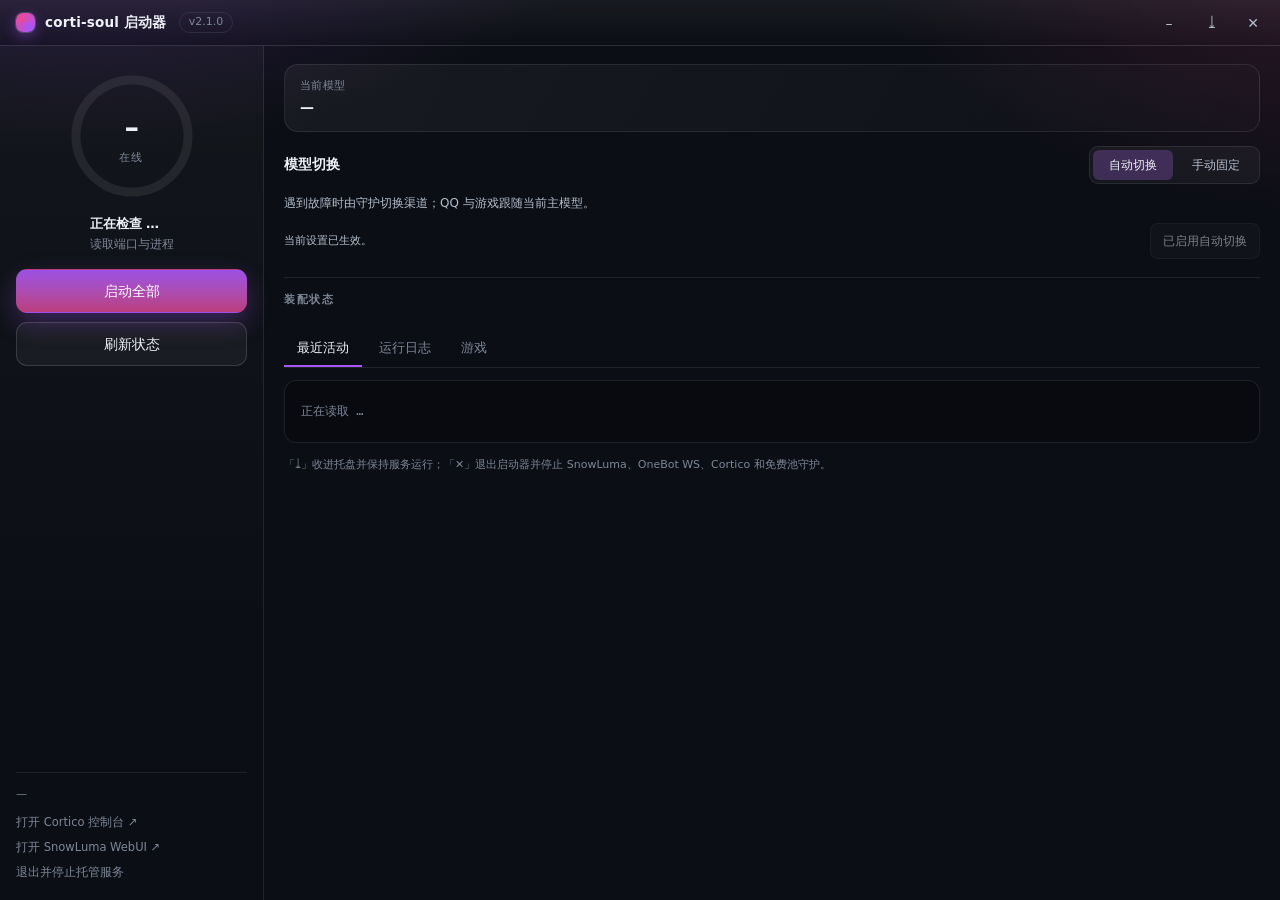
==== commit c25b934e: "fix: prevent duplicate launcher instances and correct fallback usage in 2.10.3" ====
--- a/launcher/ui/index.html
+++ b/launcher/ui/index.html
@@ -136,16 +136,30 @@
   }
   .chip.ok{color:var(--ok);border-color:color-mix(in srgb,var(--ok) 40%,transparent)}
   .chip.warn{color:var(--warn);border-color:color-mix(in srgb,var(--warn) 40%,transparent)}
-  .model-routing{display:flex;align-items:end;gap:10px;flex-wrap:wrap;margin-top:10px}
-  .model-routing label{display:flex;flex-direction:column;gap:5px;font-size:12px;color:var(--dim)}
-  .model-routing select,.model-routing button{font:inherit;color:var(--ink);background:var(--panel);border:1px solid var(--line);border-radius:8px;padding:8px 10px;min-height:36px}
-  .model-routing select{max-width:420px;min-width:140px}
-  .model-routing option{background:#201b29;color:#f6f1fc}
-  .model-routing :focus-visible{outline:2px solid var(--accent);outline-offset:2px}
-  .model-routing :disabled{opacity:.5;cursor:not-allowed}
-  .model-routing button{cursor:pointer}
-  .model-routing button:hover:not(:disabled){background:var(--panel2)}
-  .model-mode-note{font-size:12px;color:var(--dim);margin-top:7px;line-height:1.5}
+  #model-settings{border-bottom:1px solid var(--line);padding:0 0 18px;min-width:0}
+  .model-routing{display:flex;align-items:center;justify-content:space-between;gap:16px;flex-wrap:wrap}
+  .model-routing h2{font-size:14px;margin:0;font-weight:600}
+  .model-strategy{display:flex;gap:3px;padding:3px;background:var(--panel);border:1px solid var(--line);border-radius:9px}
+  .model-strategy label{position:relative;cursor:pointer}
+  .model-strategy input{position:absolute;opacity:0;width:1px;height:1px}
+  .model-strategy span{display:block;padding:6px 16px;border-radius:6px;font-size:12px;color:var(--dim)}
+  .model-strategy input:checked+span{background:color-mix(in srgb,var(--base) 22%,var(--panel));color:var(--ink)}
+  #model-settings :focus-visible,.model-strategy input:focus-visible+span{outline:2px solid var(--accent);outline-offset:3px}
+  #model-settings button,#model-settings select{font:inherit;font-size:12px;color:var(--ink);background:var(--panel);border:1px solid var(--line);border-radius:8px;min-height:36px;padding:7px 12px}
+  #model-settings button{cursor:pointer;flex-shrink:0}
+  #model-settings button:hover:not(:disabled){background:var(--panel2)}
+  #model-settings :disabled{opacity:.5;cursor:not-allowed}
+  #model-settings option{background:#201b29;color:#f6f1fc}
+  .model-description{font-size:12px;color:var(--dim);margin:10px 0;line-height:1.6}
+  .model-manual{display:flex;align-items:end;gap:8px;margin:12px 0}
+  .model-manual[hidden]{display:none}
+  .model-manual label{flex:1;min-width:0;font-size:11px;color:var(--dim)}
+  #model-choice{display:block;width:100%;min-width:0;margin-top:5px;text-overflow:ellipsis}
+  .model-footer{display:flex;align-items:center;gap:12px;flex-wrap:wrap}
+  .model-mode-note{font-size:11px;color:var(--dim);line-height:1.6;flex:1;min-width:180px}
+  .model-mode-note.error{color:var(--bad)}
+  .model-mode-note.success{color:var(--ok)}
+  #model-apply{border-color:color-mix(in srgb,var(--base) 55%,var(--line));background:color-mix(in srgb,var(--base) 15%,var(--panel))}
 
   /* ---------- 服务卡 ---------- */
   .grid{display:grid;grid-template-columns:repeat(auto-fit,minmax(184px,1fr));gap:10px}
@@ -298,12 +312,22 @@
       </div>
       <div id="model-settings">
         <div class="model-routing">
-          <label>切换方式<select id="model-mode"><option value="auto">自动切换</option><option value="manual">手动固定</option></select></label>
-          <label>主模型端点<select id="model-choice" disabled><option value="">先刷新模型列表</option></select></label>
-          <button id="model-refresh" type="button" onclick="loadModelOptions()">刷新模型列表</button>
-          <button id="model-apply" type="button" onclick="applyModelMode()">应用</button>
+          <h2>模型切换</h2>
+          <div class="model-strategy" role="group" aria-label="切换策略">
+            <label><input id="mode-auto" type="radio" name="model-mode" value="auto" checked><span>自动切换</span></label>
+            <label><input id="mode-manual" type="radio" name="model-mode" value="manual"><span>手动固定</span></label>
+          </div>
         </div>
-        <div class="model-mode-note" id="model-note" role="status" aria-live="polite">自动：沿用现有故障切换。手动：固定主模型，限流只报错，不自动换线路。</div>
+        <p class="model-description" id="model-description">遇到故障时由守护切换渠道；QQ 与游戏跟随当前主模型。</p>
+        <div class="model-manual" id="model-manual" hidden>
+          <label>固定使用的模型<select id="model-choice" aria-describedby="model-note"><option value="">正在准备模型列表…</option></select></label>
+          <button id="model-refresh" type="button" onclick="loadModelOptions()" title="重新读取已配置的模型，不调用模型">刷新列表</button>
+        </div>
+        <div class="model-footer">
+          <div class="model-mode-note" id="model-note" role="status" aria-live="polite">当前设置已生效。</div>
+          <button id="model-cancel" type="button" onclick="cancelModelDraft()" hidden>撤销</button>
+          <button id="model-apply" type="button" onclick="applyModelMode()" disabled>已启用自动切换</button>
+        </div>
       </div>
 
       <div id="stack-status">
@@ -328,7 +352,6 @@
         <div class="game-view-heading"><h3>手机观看</h3><span>同一 Wi-Fi · 默认静音</span></div>
         <div id="viewer-row"></div>
         <p id="game-notice" role="status" aria-live="polite">正在读取游戏状态…</p>
-        <div class="game-reserved"><span>饥荒联机版</span><span>预留接入</span></div>
       </section>
 
       <div class="hint" id="hint">「⤓」收进托盘并保持服务运行；「✕」退出启动器并停止 SnowLuma、OneBot WS、Cortico 和免费池守护。</div>
@@ -402,7 +425,7 @@
     el.querySelector('.txt b').textContent = s.name;
     el.querySelector('.txt i').textContent = s.detail;
     const st = el.querySelector('.st');
-    st.textContent = action === 'stopping' ? '停止中' : action === 'starting' ? '启动中' : s.paused ? '已暂停' : s.up ? '在线' : '离线';
+    st.textContent = action === 'stopping' ? '停止中' : action === 'starting' ? '启动中' : s.paused ? '已暂停' : s.up === null ? '未探测' : s.up ? '在线' : '离线';
     const control = el.querySelector('.service-action');
     if (control) {
       control.className = 'service-action ' + (action ? 'pending' : s.up ? 'stop' : 'start');
@@ -437,14 +460,16 @@
 
 function renderProvider(p) {
   if(p.routing?.error)$('model-note').textContent=p.routing.error;
-  if(!modelDraft&&!modelBusy)$('model-mode').value=p.routing?.mode||'auto';
-  if(!modelDraft&&!modelBusy&&p.routing?.provider&&Array.from($('model-choice').options).some(o=>o.value===p.routing.provider))$('model-choice').value=p.routing.provider;
+  modelApplied={mode:p.routing?.mode||'auto',provider:p.active||p.routing?.provider||''};
+  if(!modelDraft&&!modelBusy)$('mode-'+modelApplied.mode).checked=true;
+  if(!modelDraft&&!modelBusy&&Array.from($('model-choice').options).some(o=>o.value===modelApplied.provider))$('model-choice').value=modelApplied.provider;
   updateModelControls();
+  if(chosenMode()==='manual'&&!modelOptionsLoaded&&!modelBusy)void loadModelOptions();
   $('p-active').textContent = p.active || '未知（守护未运行或控制台未响应）';
   const chips = [];
   if (p.active && p.primary && p.active === p.primary) chips.push(['主用 · 免费池', 'ok']);
   else if (p.active && p.fallback && p.active === p.fallback) chips.push(['已切备用 · 渠道网关', 'warn']);
-  chips.push([(p.switches || 0) + '/' + (p.maxSwitches || 12) + ' 今日切换', '']);
+  chips.push([p.switches==null||p.maxSwitches==null?'备用切换统计暂不可用':`今日切入备用 ${p.switches}/${p.maxSwitches}`, '']);
   chips.push([p.routing?.mode==='manual'?'手动固定 · 不自动换线':'自动切换','']);
   const box = $('p-chips');
   box.innerHTML = '';
@@ -456,33 +481,41 @@
   });
 }
 
-let modelBusy=false,modelDraft=false;
+let modelBusy=false,modelDraft=false,modelOptionsLoaded=false,modelApplied={mode:'auto',provider:''};
+const chosenMode=()=>document.querySelector('input[name="model-mode"]:checked').value;
+function modelNote(text,state=''){$('model-note').textContent=text;$('model-note').className='model-mode-note '+state;}
 function updateModelControls(){
-  $('model-mode').disabled=modelBusy;
-  $('model-choice').disabled=modelBusy||$('model-mode').value!=='manual';
+  const manual=chosenMode()==='manual';
+  document.querySelectorAll('input[name="model-mode"]').forEach(el=>el.disabled=modelBusy);
+  $('model-manual').hidden=!manual;
+  $('model-description').textContent=manual?'固定此模型；限流或故障时只报错，不自动更换。QQ 与游戏一起跟随。':'遇到故障时由守护切换渠道；QQ 与游戏跟随当前主模型。';
+  $('model-choice').disabled=modelBusy||!manual;
   $('model-refresh').disabled=modelBusy;
-  $('model-apply').disabled=modelBusy||($('model-mode').value==='manual'&&!$('model-choice').value);
-}
-$('model-mode').addEventListener('change',()=>{modelDraft=true;updateModelControls();if($('model-mode').value==='manual'&&!$('model-choice').value)void loadModelOptions();});
-$('model-choice').addEventListener('change',()=>{modelDraft=true;updateModelControls();});
+  $('model-apply').disabled=modelBusy||!modelDraft||(manual&&!$('model-choice').value);
+  $('model-apply').textContent=modelBusy?'处理中…':modelDraft?(manual?'固定此模型':'启用自动切换'):(manual?'已固定模型':'已启用自动切换');
+  $('model-cancel').hidden=!modelDraft;$('model-cancel').disabled=modelBusy;
+}
+document.querySelectorAll('input[name="model-mode"]').forEach(el=>el.addEventListener('change',()=>{modelDraft=chosenMode()!==modelApplied.mode||(chosenMode()==='manual'&&$('model-choice').value!==modelApplied.provider);modelNote(modelDraft?'尚未应用，请确认后保存。':'当前设置已生效。');updateModelControls();if(chosenMode()==='manual')void loadModelOptions();}));
+$('model-choice').addEventListener('change',()=>{modelDraft=chosenMode()!==modelApplied.mode||$('model-choice').value!==modelApplied.provider;modelNote(modelDraft?'尚未应用，请确认后保存。':'当前设置已生效。');updateModelControls();});
+function cancelModelDraft(){modelDraft=false;$('mode-'+modelApplied.mode).checked=true;if(Array.from($('model-choice').options).some(o=>o.value===modelApplied.provider))$('model-choice').value=modelApplied.provider;modelNote('已撤销未保存的修改。');updateModelControls();}
 async function loadModelOptions(){
-  if(modelBusy)return;modelBusy=true;updateModelControls();$('model-note').textContent='读取已配置模型端点…';
+  if(modelBusy)return;modelBusy=true;modelOptionsLoaded=true;updateModelControls();modelNote('正在读取已配置的模型…');
   try{
     const result=await window.pywebview.api.get_model_options();if(!result.ok)throw Error(result.msg||'读取失败');
     const selected=$('model-choice').value||result.routing?.provider||result.active;
     $('model-choice').replaceChildren();
     for(const p of result.providers){const option=document.createElement('option');option.value=p.id;option.textContent=p.name+' · '+p.model;$('model-choice').append(option);}
     if(result.providers.some(p=>p.id===selected))$('model-choice').value=selected;
-    $('model-note').textContent=result.providers.length?'列表来自 Cortico 已配置端点；读取列表不调用模型。':'没有已配置的模型，请先在 Cortico 控制台添加端点。';
-  }catch(e){$('model-note').textContent=e.message||String(e);}
+    modelNote(result.providers.length?(modelDraft?'尚未应用，请确认模型后保存。':'当前设置已生效。'):'没有已配置的模型，请先在 Cortico 控制台添加。');
+  }catch(e){modelNote(e.message||String(e),'error');}
   finally{modelBusy=false;updateModelControls();}
 }
 async function applyModelMode(){
-  if(modelBusy)return;modelBusy=true;updateModelControls();$('model-note').textContent='正在应用切换方式…';
+  if(modelBusy||!modelDraft)return;modelBusy=true;updateModelControls();modelNote('正在保存切换设置…');
   try{
-    const result=await window.pywebview.api.set_model_mode($('model-mode').value,$('model-choice').value);
-    $('model-note').textContent=result.msg||'操作已结束';if(result.ok)modelDraft=false;
-  }catch(e){$('model-note').textContent=e.message||String(e);}
+    const result=await window.pywebview.api.set_model_mode(chosenMode(),$('model-choice').value);
+    modelNote(result.msg||'操作已结束',result.ok?'success':'error');if(result.ok)modelDraft=false;
+  }catch(e){modelNote(e.message||String(e),'error');}
   finally{modelBusy=false;updateModelControls();await refresh();}
 }
 
